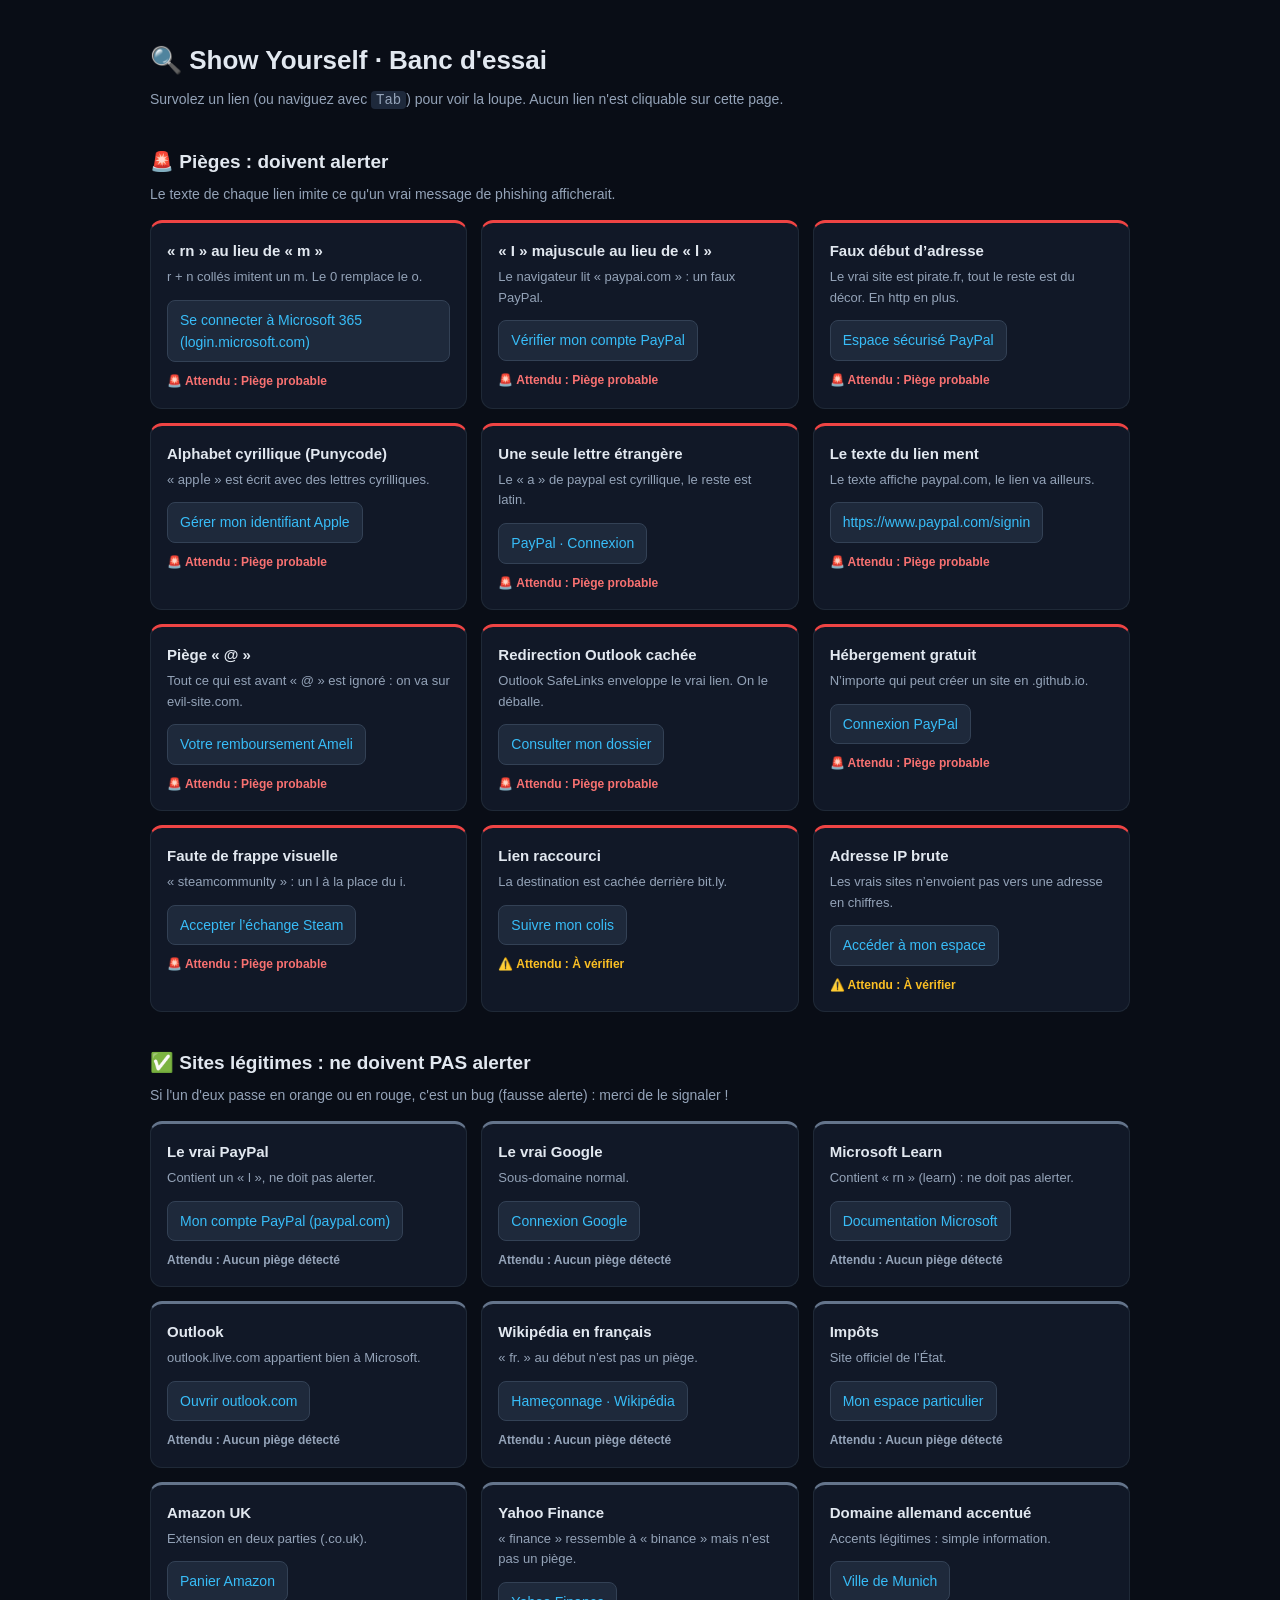
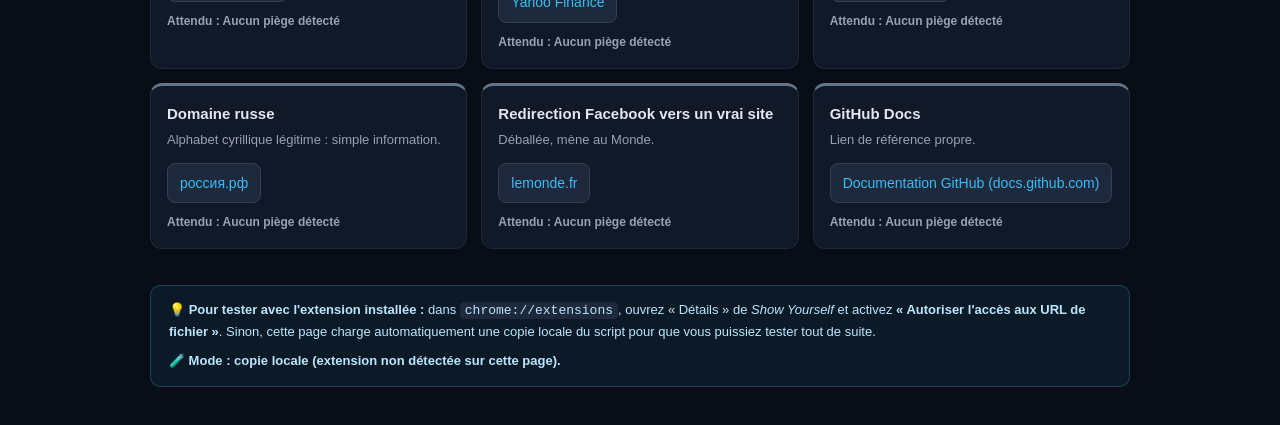
==== test.html @ bda0933a "Show Yourself 1.2.0" ====
<!DOCTYPE html>
<html lang="fr">
<head>
  <meta charset="UTF-8" />
  <meta name="viewport" content="width=device-width, initial-scale=1.0" />
  <!-- Lets the extension tell this page it is active (avoids a double bubble) -->
  <meta name="show-yourself-test-page" content="1" />
  <title>Show Yourself · Banc d'essai</title>
  <style>
    :root { color-scheme: dark; }
    * { box-sizing: border-box; }
    body {
      margin: 0;
      padding: 40px 20px;
      font-family: -apple-system, BlinkMacSystemFont, "Segoe UI", Roboto, sans-serif;
      background: #090d16;
      color: #e2e8f0;
      line-height: 1.6;
    }
    .container { max-width: 980px; margin: 0 auto; }
    h1 { margin: 0 0 6px; font-size: 26px; }
    h2 { margin: 36px 0 6px; font-size: 19px; }
    .subtitle, .section-intro { margin: 0; color: #94a3b8; font-size: 14px; }
    .grid {
      display: grid;
      grid-template-columns: repeat(auto-fill, minmax(300px, 1fr));
      gap: 14px;
      margin-top: 14px;
    }
    .card {
      background: #111827;
      border: 1px solid #1f2937;
      border-radius: 12px;
      padding: 16px;
    }
    .card.trap { border-top: 3px solid #ef4444; }
    .card.legit { border-top: 3px solid #64748b; }
    .card h3 { margin: 0 0 4px; font-size: 15px; }
    .card p { margin: 0 0 12px; font-size: 13px; color: #94a3b8; }
    .card a {
      display: inline-block;
      padding: 8px 12px;
      background: #1e293b;
      color: #38bdf8;
      text-decoration: none;
      border-radius: 8px;
      border: 1px solid #334155;
      font-size: 14px;
    }
    .card a:hover, .card a:focus { border-color: #38bdf8; }
    .expect { font-size: 12px; font-weight: 700; margin-top: 10px; }
    .expect-danger { color: #f87171; }
    .expect-caution { color: #fbbf24; }
    .expect-none { color: #94a3b8; }
    .notice {
      margin-top: 36px;
      padding: 14px 18px;
      background: rgba(56, 189, 248, 0.08);
      border: 1px solid rgba(56, 189, 248, 0.25);
      border-radius: 10px;
      font-size: 13px;
      color: #bae6fd;
    }
    code { background: #1e293b; padding: 1px 5px; border-radius: 4px; }
  </style>
</head>
<body>
  <div class="container">
    <h1>🔍 Show Yourself · Banc d'essai</h1>
    <p class="subtitle">Survolez un lien (ou naviguez avec <code>Tab</code>) pour voir la loupe. Aucun lien n'est cliquable sur cette page.</p>

    <h2>🚨 Pièges : doivent alerter</h2>
    <p class="section-intro">Le texte de chaque lien imite ce qu'un vrai message de phishing afficherait.</p>
    <div class="grid" id="traps"></div>

    <h2>✅ Sites légitimes : ne doivent PAS alerter</h2>
    <p class="section-intro">Si l'un d'eux passe en orange ou en rouge, c'est un bug (fausse alerte) : merci de le signaler !</p>
    <div class="grid" id="legit"></div>

    <div class="notice">
      💡 <strong>Pour tester avec l'extension installée :</strong> dans <code>chrome://extensions</code>, ouvrez « Détails »
      de <em>Show Yourself</em> et activez <strong>« Autoriser l'accès aux URL de fichier »</strong>.
      Sinon, cette page charge automatiquement une copie locale du script pour que vous puissiez tester tout de suite.
      <div id="mode" style="margin-top:8px;font-weight:700"></div>
    </div>
  </div>

  <script>
    // Each case: [title, explanation, href, visible link text, expected level]
    const TRAPS = [
      ['« rn » au lieu de « m »', 'r + n collés imitent un m. Le 0 remplace le o.',
        'https://login.rnicr0soft.com/oauth2/v2.0/authorize?client_id=981273', 'Se connecter à Microsoft 365 (login.microsoft.com)', 'danger'],
      ['« I » majuscule au lieu de « l »', 'Le navigateur lit « paypai.com » : un faux PayPal.',
        'https://secu1e.paypaI.com/myaccount/summary', 'Vérifier mon compte PayPal', 'danger'],
      ['Faux début d’adresse', 'Le vrai site est pirate.fr, tout le reste est du décor. En http en plus.',
        'http://paypal.com.securite-client.pirate.fr/login/auth.php', 'Espace sécurisé PayPal', 'danger'],
      ['Alphabet cyrillique (Punycode)', '« аррӏе » est écrit avec des lettres cyrilliques.',
        'https://xn--80ak6aa92e.com/id/manage', 'Gérer mon identifiant Apple', 'danger'],
      ['Une seule lettre étrangère', 'Le « а » de pаypal est cyrillique, le reste est latin.',
        'https://xn--pypal-4ve.com/signin', 'PayPal · Connexion', 'danger'],
      ['Le texte du lien ment', 'Le texte affiche paypal.com, le lien va ailleurs.',
        'https://compte-verification.net/paypal', 'https://www.paypal.com/signin', 'danger'],
      ['Piège « @ »', 'Tout ce qui est avant « @ » est ignoré : on va sur evil-site.com.',
        'https://www.ameli.fr@evil-site.com/remboursement', 'Votre remboursement Ameli', 'danger'],
      ['Redirection Outlook cachée', 'Outlook SafeLinks enveloppe le vrai lien. On le déballe.',
        'https://eur01.safelinks.protection.outlook.com/?url=https%3A%2F%2Fimpots-remboursement.fr%2Fdossier&data=05', 'Consulter mon dossier', 'danger'],
      ['Hébergement gratuit', 'N’importe qui peut créer un site en .github.io.',
        'https://paypal-login-secure.github.io/', 'Connexion PayPal', 'danger'],
      ['Faute de frappe visuelle', '« steamcommunlty » : un l à la place du i.',
        'https://steamcommunlty.com/tradeoffer/new', 'Accepter l’échange Steam', 'danger'],
      ['Lien raccourci', 'La destination est cachée derrière bit.ly.',
        'https://bit.ly/3xYzAbC', 'Suivre mon colis', 'caution'],
      ['Adresse IP brute', 'Les vrais sites n’envoient pas vers une adresse en chiffres.',
        'http://185.23.45.67/banque/login', 'Accéder à mon espace', 'caution']
    ];

    const LEGIT = [
      ['Le vrai PayPal', 'Contient un « l », ne doit pas alerter.', 'https://www.paypal.com/myaccount/summary', 'Mon compte PayPal (paypal.com)', 'none'],
      ['Le vrai Google', 'Sous-domaine normal.', 'https://accounts.google.com/signin', 'Connexion Google', 'none'],
      ['Microsoft Learn', 'Contient « rn » (learn) : ne doit pas alerter.', 'https://learn.microsoft.com/fr-fr/', 'Documentation Microsoft', 'none'],
      ['Outlook', 'outlook.live.com appartient bien à Microsoft.', 'https://outlook.live.com/mail/', 'Ouvrir outlook.com', 'none'],
      ['Wikipédia en français', '« fr. » au début n’est pas un piège.', 'https://fr.wikipedia.org/wiki/Hameçonnage', 'Hameçonnage · Wikipédia', 'none'],
      ['Impôts', 'Site officiel de l’État.', 'https://www.impots.gouv.fr/accueil', 'Mon espace particulier', 'none'],
      ['Amazon UK', 'Extension en deux parties (.co.uk).', 'https://www.amazon.co.uk/gp/cart', 'Panier Amazon', 'none'],
      ['Yahoo Finance', '« finance » ressemble à « binance » mais n’est pas un piège.', 'https://finance.yahoo.com/', 'Yahoo Finance', 'none'],
      ['Domaine allemand accentué', 'Accents légitimes : simple information.', 'https://münchen.de/', 'Ville de Munich', 'none'],
      ['Domaine russe', 'Alphabet cyrillique légitime : simple information.', 'https://xn--h1alffa9f.xn--p1ai/', 'россия.рф', 'none'],
      ['Redirection Facebook vers un vrai site', 'Déballée, mène au Monde.', 'https://l.facebook.com/l.php?u=https%3A%2F%2Fwww.lemonde.fr%2F&h=AT0', 'lemonde.fr', 'none'],
      ['GitHub Docs', 'Lien de référence propre.', 'https://docs.github.com/fr/authentication', 'Documentation GitHub (docs.github.com)', 'none']
    ];

    const EXPECT_TEXT = { danger: '🚨 Attendu : Piège probable', caution: '⚠️ Attendu : À vérifier', none: 'Attendu : Aucun piège détecté' };

    function addCards(containerId, cases, kind) {
      const container = document.getElementById(containerId);
      cases.forEach(([title, explanation, href, text, expected]) => {
        const card = document.createElement('div');
        card.className = 'card ' + kind;
        const h3 = document.createElement('h3');
        h3.textContent = title;
        const p = document.createElement('p');
        p.textContent = explanation;
        const a = document.createElement('a');
        a.href = href;
        a.textContent = text;
        a.addEventListener('click', (e) => e.preventDefault());
        const exp = document.createElement('div');
        exp.className = 'expect expect-' + expected;
        exp.textContent = EXPECT_TEXT[expected];
        card.append(h3, p, a, exp);
        container.appendChild(card);
      });
    }
    addCards('traps', TRAPS, 'trap');
    addCards('legit', LEGIT, 'legit');

    // Fallback: if the extension is not active on this page (file:// access not
    // allowed), load a local copy of the scripts so the page works right away.
    window.addEventListener('load', () => {
      setTimeout(() => {
        const mode = document.getElementById('mode');
        if (document.documentElement.getAttribute('data-show-yourself-extension') === 'active') {
          mode.textContent = '✅ Mode : extension installée.';
          return;
        }
        mode.textContent = '🧪 Mode : copie locale (extension non détectée sur cette page).';
        const s0 = document.createElement('script');
        s0.src = './i18n.js';
        const s1 = document.createElement('script');
        s1.src = './analyzer.js';
        s1.onload = () => {
          const s2 = document.createElement('script');
          s2.src = './content.js';
          document.body.appendChild(s2);
        };
        s0.onload = () => document.body.appendChild(s1);
        document.body.appendChild(s0);
      }, 600);
    });
  </script>
</body>
</html>
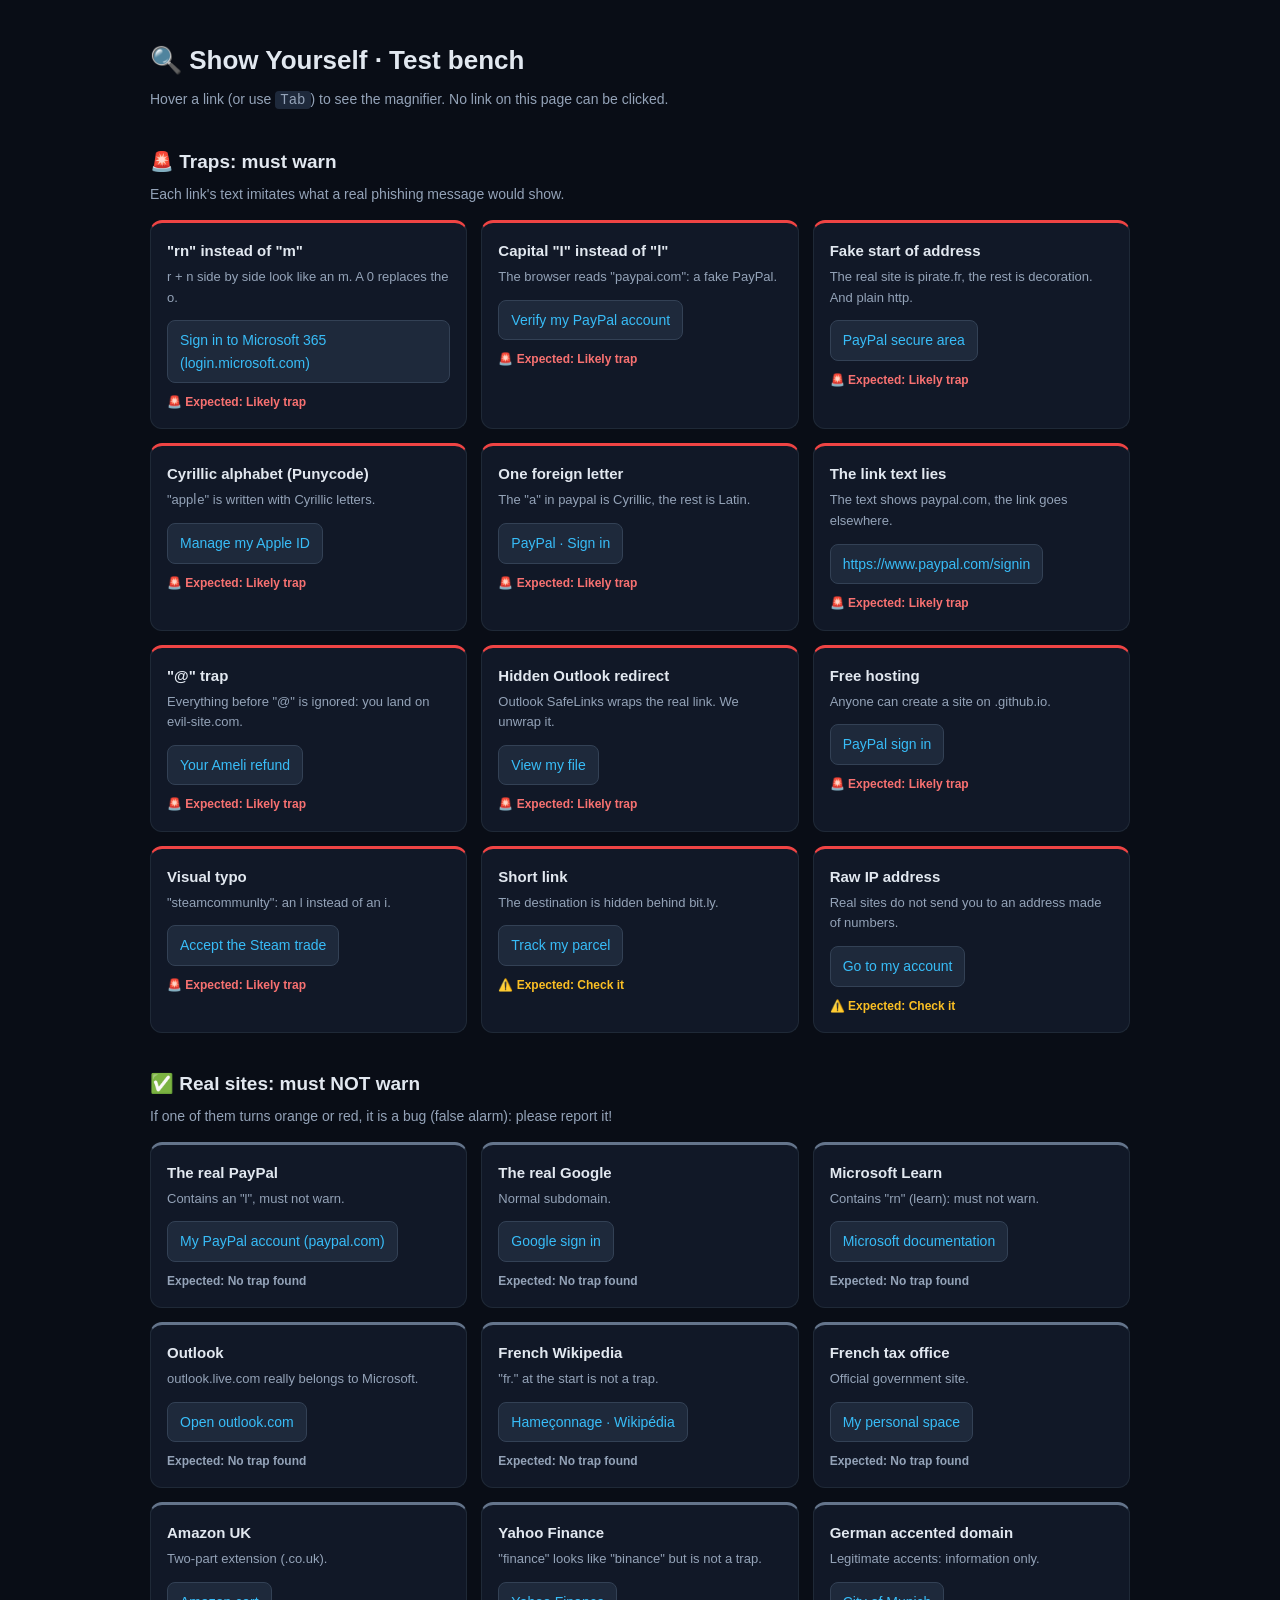
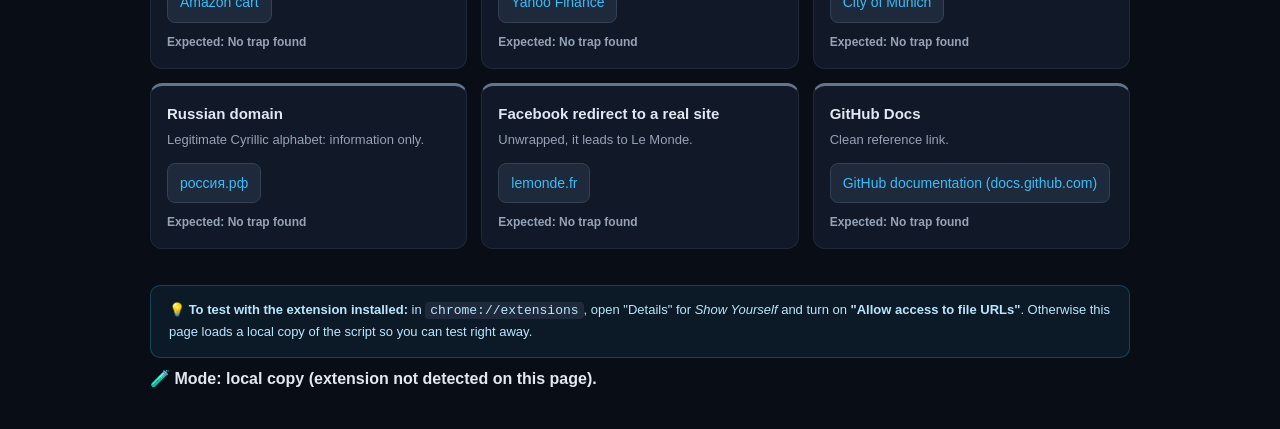
==== commit 0e940729: "test.html: English version" ====
--- a/test.html
+++ b/test.html
@@ -66,23 +66,28 @@
 </head>
 <body>
   <div class="container">
-    <h1>🔍 Show Yourself · Banc d'essai</h1>
-    <p class="subtitle">Survolez un lien (ou naviguez avec <code>Tab</code>) pour voir la loupe. Aucun lien n'est cliquable sur cette page.</p>
-
-    <h2>🚨 Pièges : doivent alerter</h2>
-    <p class="section-intro">Le texte de chaque lien imite ce qu'un vrai message de phishing afficherait.</p>
+    <h1 data-en="🔍 Show Yourself · Test bench">🔍 Show Yourself · Banc d'essai</h1>
+    <p class="subtitle" data-en="Hover a link (or use &lt;code&gt;Tab&lt;/code&gt;) to see the magnifier. No link on this page can be clicked.">Survolez un lien (ou naviguez avec <code>Tab</code>) pour voir la loupe. Aucun lien n'est cliquable sur cette page.</p>
+
+    <h2 data-en="🚨 Traps: must warn">🚨 Pièges : doivent alerter</h2>
+    <p class="section-intro" data-en="Each link's text imitates what a real phishing message would show.">Le texte de chaque lien imite ce qu'un vrai message de phishing afficherait.</p>
     <div class="grid" id="traps"></div>
 
-    <h2>✅ Sites légitimes : ne doivent PAS alerter</h2>
-    <p class="section-intro">Si l'un d'eux passe en orange ou en rouge, c'est un bug (fausse alerte) : merci de le signaler !</p>
+    <h2 data-en="✅ Real sites: must NOT warn">✅ Sites légitimes : ne doivent PAS alerter</h2>
+    <p class="section-intro" data-en="If one of them turns orange or red, it is a bug (false alarm): please report it!">Si l'un d'eux passe en orange ou en rouge, c'est un bug (fausse alerte) : merci de le signaler !</p>
     <div class="grid" id="legit"></div>
 
-    <div class="notice">
+    <div class="notice" id="noticeFr">
       💡 <strong>Pour tester avec l'extension installée :</strong> dans <code>chrome://extensions</code>, ouvrez « Détails »
       de <em>Show Yourself</em> et activez <strong>« Autoriser l'accès aux URL de fichier »</strong>.
       Sinon, cette page charge automatiquement une copie locale du script pour que vous puissiez tester tout de suite.
-      <div id="mode" style="margin-top:8px;font-weight:700"></div>
     </div>
+    <div class="notice" id="noticeEn" hidden>
+      💡 <strong>To test with the extension installed:</strong> in <code>chrome://extensions</code>, open "Details"
+      for <em>Show Yourself</em> and turn on <strong>"Allow access to file URLs"</strong>.
+      Otherwise this page loads a local copy of the script so you can test right away.
+    </div>
+    <div id="mode" style="margin-top:8px;font-weight:700"></div>
   </div>
 
   <script>
@@ -129,7 +134,51 @@
       ['GitHub Docs', 'Lien de référence propre.', 'https://docs.github.com/fr/authentication', 'Documentation GitHub (docs.github.com)', 'none']
     ];
 
-    const EXPECT_TEXT = { danger: '🚨 Attendu : Piège probable', caution: '⚠️ Attendu : À vérifier', none: 'Attendu : Aucun piège détecté' };
+    // English texts, same order as above: [title, explanation, link text]
+    const TRAPS_EN = [
+      ['"rn" instead of "m"', 'r + n side by side look like an m. A 0 replaces the o.', 'Sign in to Microsoft 365 (login.microsoft.com)'],
+      ['Capital "I" instead of "l"', 'The browser reads "paypai.com": a fake PayPal.', 'Verify my PayPal account'],
+      ['Fake start of address', 'The real site is pirate.fr, the rest is decoration. And plain http.', 'PayPal secure area'],
+      ['Cyrillic alphabet (Punycode)', '"аррӏе" is written with Cyrillic letters.', 'Manage my Apple ID'],
+      ['One foreign letter', 'The "а" in pаypal is Cyrillic, the rest is Latin.', 'PayPal · Sign in'],
+      ['The link text lies', 'The text shows paypal.com, the link goes elsewhere.', 'https://www.paypal.com/signin'],
+      ['"@" trap', 'Everything before "@" is ignored: you land on evil-site.com.', 'Your Ameli refund'],
+      ['Hidden Outlook redirect', 'Outlook SafeLinks wraps the real link. We unwrap it.', 'View my file'],
+      ['Free hosting', 'Anyone can create a site on .github.io.', 'PayPal sign in'],
+      ['Visual typo', '"steamcommunlty": an l instead of an i.', 'Accept the Steam trade'],
+      ['Short link', 'The destination is hidden behind bit.ly.', 'Track my parcel'],
+      ['Raw IP address', 'Real sites do not send you to an address made of numbers.', 'Go to my account']
+    ];
+    const LEGIT_EN = [
+      ['The real PayPal', 'Contains an "l", must not warn.', 'My PayPal account (paypal.com)'],
+      ['The real Google', 'Normal subdomain.', 'Google sign in'],
+      ['Microsoft Learn', 'Contains "rn" (learn): must not warn.', 'Microsoft documentation'],
+      ['Outlook', 'outlook.live.com really belongs to Microsoft.', 'Open outlook.com'],
+      ['French Wikipedia', '"fr." at the start is not a trap.', 'Hameçonnage · Wikipédia'],
+      ['French tax office', 'Official government site.', 'My personal space'],
+      ['Amazon UK', 'Two-part extension (.co.uk).', 'Amazon cart'],
+      ['Yahoo Finance', '"finance" looks like "binance" but is not a trap.', 'Yahoo Finance'],
+      ['German accented domain', 'Legitimate accents: information only.', 'City of Munich'],
+      ['Russian domain', 'Legitimate Cyrillic alphabet: information only.', 'россия.рф'],
+      ['Facebook redirect to a real site', 'Unwrapped, it leads to Le Monde.', 'lemonde.fr'],
+      ['GitHub Docs', 'Clean reference link.', 'GitHub documentation (docs.github.com)']
+    ];
+    const qLang = new URLSearchParams(location.search).get('lang');
+    const EN = qLang ? qLang === 'en' : !/^fr/i.test(navigator.language || '');
+    if (EN) {
+      document.documentElement.lang = 'en';
+      document.title = 'Show Yourself · Test bench';
+      document.querySelectorAll('[data-en]').forEach((n) => { n.innerHTML = n.getAttribute('data-en'); });
+      document.getElementById('noticeFr').hidden = true;
+      document.getElementById('noticeEn').hidden = false;
+      const swap = (list, en) => list.forEach((c, i) => { c[0] = en[i][0]; c[1] = en[i][1]; c[3] = en[i][2]; });
+      swap(TRAPS, TRAPS_EN);
+      swap(LEGIT, LEGIT_EN);
+    }
+
+    const EXPECT_TEXT = EN
+      ? { danger: '🚨 Expected: Likely trap', caution: '⚠️ Expected: Check it', none: 'Expected: No trap found' }
+      : { danger: '🚨 Attendu : Piège probable', caution: '⚠️ Attendu : À vérifier', none: 'Attendu : Aucun piège détecté' };
 
     function addCards(containerId, cases, kind) {
       const container = document.getElementById(containerId);
@@ -160,10 +209,10 @@
       setTimeout(() => {
         const mode = document.getElementById('mode');
         if (document.documentElement.getAttribute('data-show-yourself-extension') === 'active') {
-          mode.textContent = '✅ Mode : extension installée.';
+          mode.textContent = EN ? '✅ Mode: extension installed.' : '✅ Mode : extension installée.';
           return;
         }
-        mode.textContent = '🧪 Mode : copie locale (extension non détectée sur cette page).';
+        mode.textContent = EN ? '🧪 Mode: local copy (extension not detected on this page).' : '🧪 Mode : copie locale (extension non détectée sur cette page).';
         const s0 = document.createElement('script');
         s0.src = './i18n.js';
         const s1 = document.createElement('script');
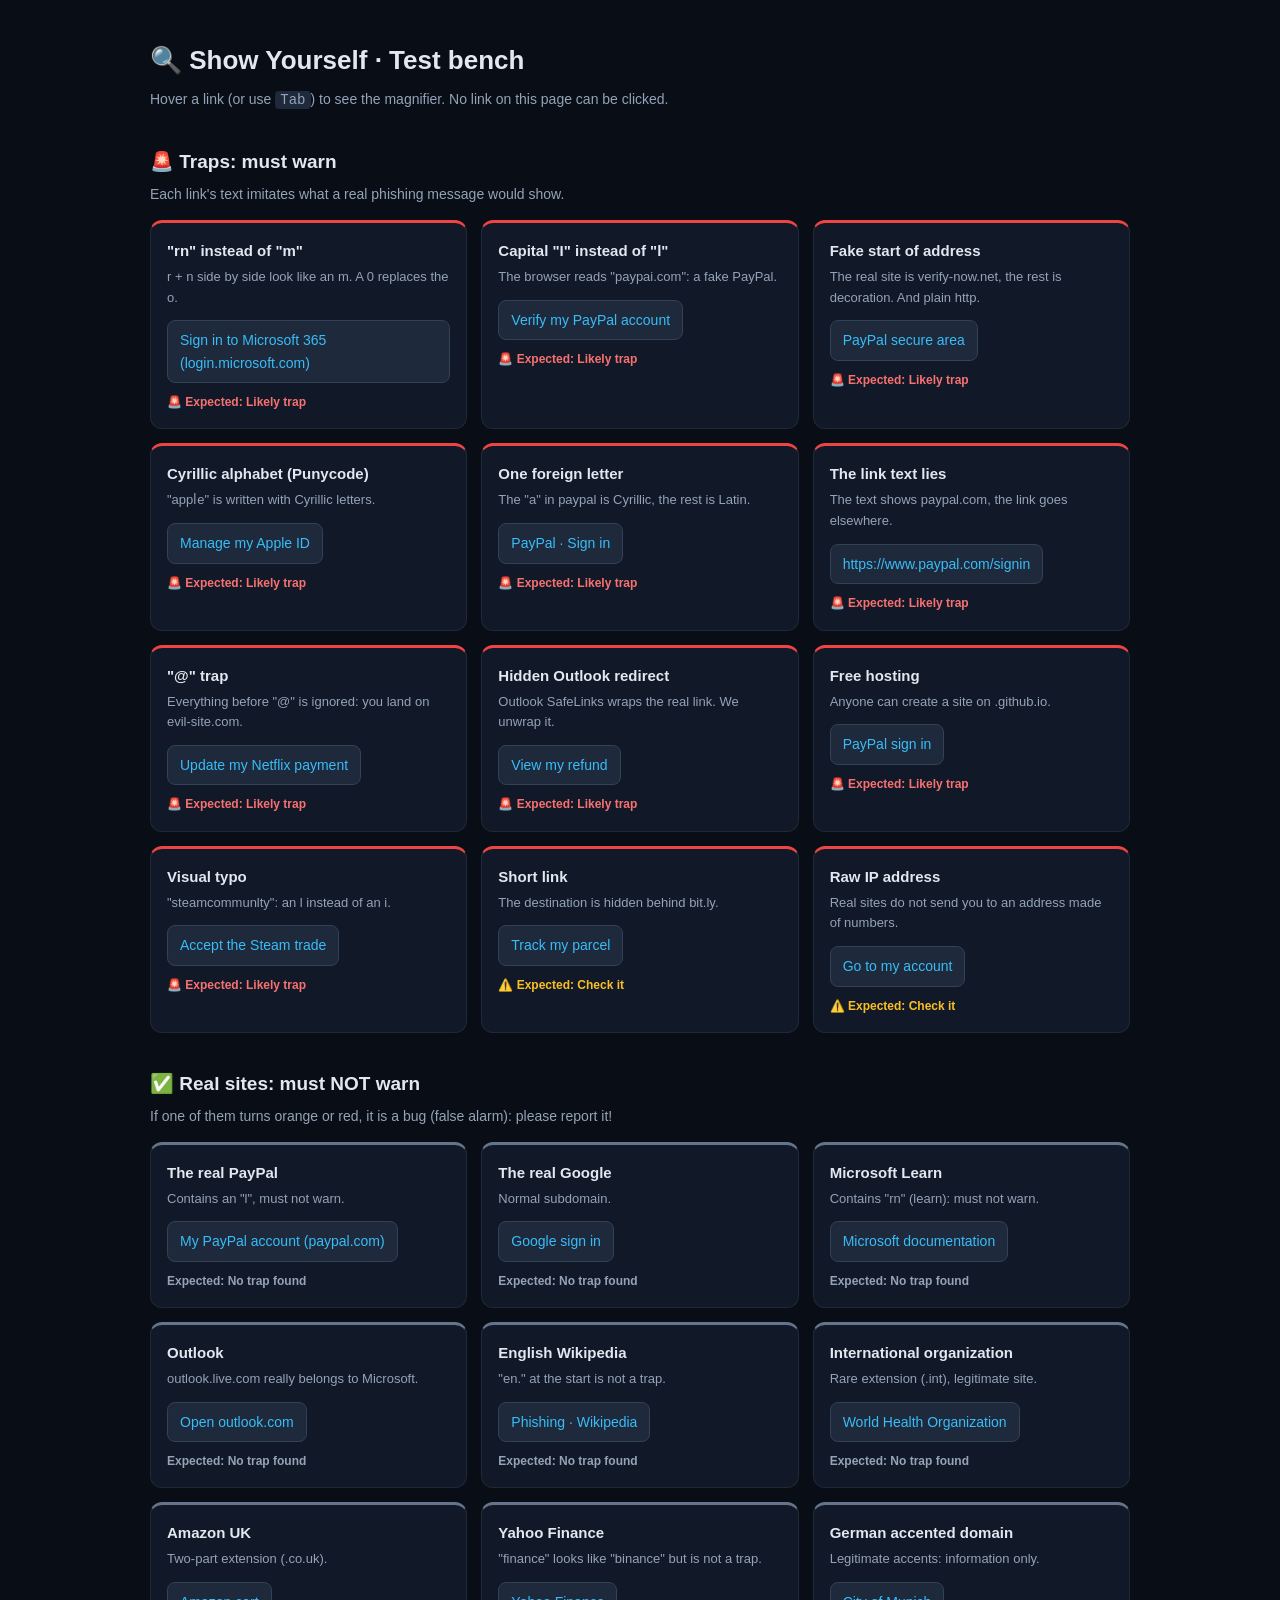
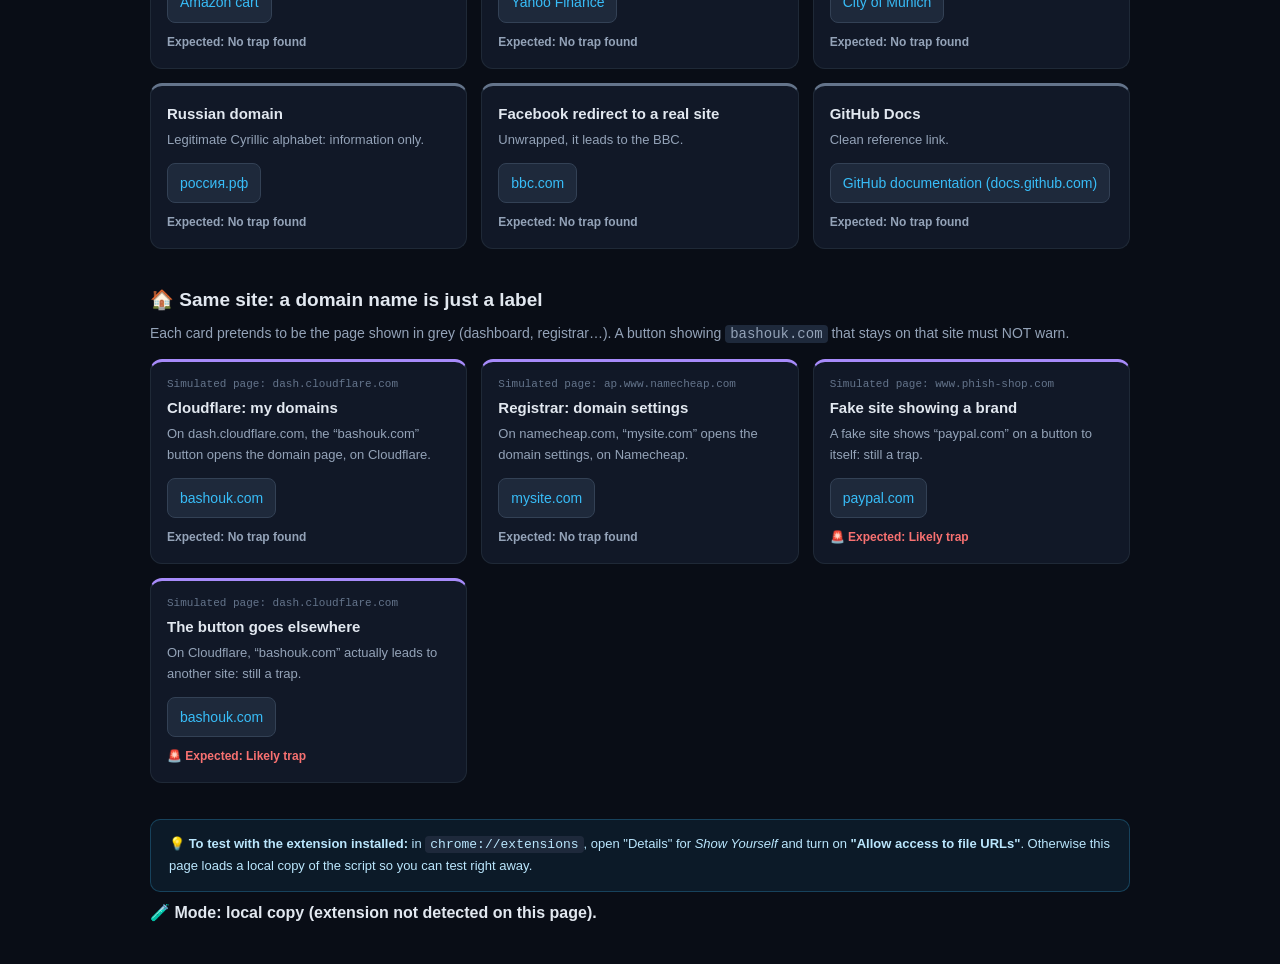
==== commit c2fe4b57: "1.2.3: quiet same-site labels, link to the training site, QR without downloads, Firefox and Safari b" ====
--- a/test.html
+++ b/test.html
@@ -35,6 +35,8 @@
     }
     .card.trap { border-top: 3px solid #ef4444; }
     .card.legit { border-top: 3px solid #64748b; }
+    .card.same { border-top: 3px solid #a78bfa; }
+    .page-host { font: 11px ui-monospace, Consolas, monospace; color: #64748b; margin-bottom: 6px; }
     .card h3 { margin: 0 0 4px; font-size: 15px; }
     .card p { margin: 0 0 12px; font-size: 13px; color: #94a3b8; }
     .card a {
@@ -77,6 +79,10 @@
     <p class="section-intro" data-en="If one of them turns orange or red, it is a bug (false alarm): please report it!">Si l'un d'eux passe en orange ou en rouge, c'est un bug (fausse alerte) : merci de le signaler !</p>
     <div class="grid" id="legit"></div>
 
+    <h2 data-en="🏠 Same site: a domain name is just a label">🏠 Même site : un nom de domaine n'est qu'une étiquette</h2>
+    <p class="section-intro" data-en="Each card pretends to be the page shown in grey (dashboard, registrar…). A button showing &lt;code&gt;bashouk.com&lt;/code&gt; that stays on that site must NOT warn.">Chaque carte se fait passer pour la page indiquée en gris (tableau de bord, registrar…). Un bouton qui affiche <code>bashouk.com</code> et reste sur ce site ne doit PAS alerter.</p>
+    <div class="grid" id="samesite"></div>
+
     <div class="notice" id="noticeFr">
       💡 <strong>Pour tester avec l'extension installée :</strong> dans <code>chrome://extensions</code>, ouvrez « Détails »
       de <em>Show Yourself</em> et activez <strong>« Autoriser l'accès aux URL de fichier »</strong>.
@@ -97,8 +103,8 @@
         'https://login.rnicr0soft.com/oauth2/v2.0/authorize?client_id=981273', 'Se connecter à Microsoft 365 (login.microsoft.com)', 'danger'],
       ['« I » majuscule au lieu de « l »', 'Le navigateur lit « paypai.com » : un faux PayPal.',
         'https://secu1e.paypaI.com/myaccount/summary', 'Vérifier mon compte PayPal', 'danger'],
-      ['Faux début d’adresse', 'Le vrai site est pirate.fr, tout le reste est du décor. En http en plus.',
-        'http://paypal.com.securite-client.pirate.fr/login/auth.php', 'Espace sécurisé PayPal', 'danger'],
+      ['Faux début d’adresse', 'Le vrai site est verify-now.net, tout le reste est du décor. En http en plus.',
+        'http://paypal.com.secure-login.verify-now.net/login/auth.php', 'Espace sécurisé PayPal', 'danger'],
       ['Alphabet cyrillique (Punycode)', '« аррӏе » est écrit avec des lettres cyrilliques.',
         'https://xn--80ak6aa92e.com/id/manage', 'Gérer mon identifiant Apple', 'danger'],
       ['Une seule lettre étrangère', 'Le « а » de pаypal est cyrillique, le reste est latin.',
@@ -106,9 +112,9 @@
       ['Le texte du lien ment', 'Le texte affiche paypal.com, le lien va ailleurs.',
         'https://compte-verification.net/paypal', 'https://www.paypal.com/signin', 'danger'],
       ['Piège « @ »', 'Tout ce qui est avant « @ » est ignoré : on va sur evil-site.com.',
-        'https://www.ameli.fr@evil-site.com/remboursement', 'Votre remboursement Ameli', 'danger'],
+        'https://www.netflix.com@evil-site.com/billing', 'Mettre à jour mon paiement Netflix', 'danger'],
       ['Redirection Outlook cachée', 'Outlook SafeLinks enveloppe le vrai lien. On le déballe.',
-        'https://eur01.safelinks.protection.outlook.com/?url=https%3A%2F%2Fimpots-remboursement.fr%2Fdossier&data=05', 'Consulter mon dossier', 'danger'],
+        'https://eur01.safelinks.protection.outlook.com/?url=https%3A%2F%2Fpaypal-refund-center.com%2Fclaim&data=05', 'Consulter mon remboursement', 'danger'],
       ['Hébergement gratuit', 'N’importe qui peut créer un site en .github.io.',
         'https://paypal-login-secure.github.io/', 'Connexion PayPal', 'danger'],
       ['Faute de frappe visuelle', '« steamcommunlty » : un l à la place du i.',
@@ -124,26 +130,44 @@
       ['Le vrai Google', 'Sous-domaine normal.', 'https://accounts.google.com/signin', 'Connexion Google', 'none'],
       ['Microsoft Learn', 'Contient « rn » (learn) : ne doit pas alerter.', 'https://learn.microsoft.com/fr-fr/', 'Documentation Microsoft', 'none'],
       ['Outlook', 'outlook.live.com appartient bien à Microsoft.', 'https://outlook.live.com/mail/', 'Ouvrir outlook.com', 'none'],
-      ['Wikipédia en français', '« fr. » au début n’est pas un piège.', 'https://fr.wikipedia.org/wiki/Hameçonnage', 'Hameçonnage · Wikipédia', 'none'],
-      ['Impôts', 'Site officiel de l’État.', 'https://www.impots.gouv.fr/accueil', 'Mon espace particulier', 'none'],
+      ['Wikipédia en anglais', '« en. » au début n’est pas un piège.', 'https://en.wikipedia.org/wiki/Phishing', 'Phishing · Wikipedia', 'none'],
+      ['Organisation internationale', 'Extension rare (.int), site légitime.', 'https://www.who.int/health-topics', 'Organisation mondiale de la santé', 'none'],
       ['Amazon UK', 'Extension en deux parties (.co.uk).', 'https://www.amazon.co.uk/gp/cart', 'Panier Amazon', 'none'],
       ['Yahoo Finance', '« finance » ressemble à « binance » mais n’est pas un piège.', 'https://finance.yahoo.com/', 'Yahoo Finance', 'none'],
       ['Domaine allemand accentué', 'Accents légitimes : simple information.', 'https://münchen.de/', 'Ville de Munich', 'none'],
       ['Domaine russe', 'Alphabet cyrillique légitime : simple information.', 'https://xn--h1alffa9f.xn--p1ai/', 'россия.рф', 'none'],
-      ['Redirection Facebook vers un vrai site', 'Déballée, mène au Monde.', 'https://l.facebook.com/l.php?u=https%3A%2F%2Fwww.lemonde.fr%2F&h=AT0', 'lemonde.fr', 'none'],
+      ['Redirection Facebook vers un vrai site', 'Déballée, mène à la BBC.', 'https://l.facebook.com/l.php?u=https%3A%2F%2Fwww.bbc.com%2Fnews&h=AT0', 'bbc.com', 'none'],
       ['GitHub Docs', 'Lien de référence propre.', 'https://docs.github.com/fr/authentication', 'Documentation GitHub (docs.github.com)', 'none']
+    ];
+
+    // Same-site cases: [title, explanation, href, link text, expected, simulated page host]
+    const SAMESITE = [
+      ['Cloudflare : mes domaines', 'Sur dash.cloudflare.com, le bouton « bashouk.com » ouvre la fiche du domaine, sur Cloudflare.',
+        'https://dash.cloudflare.com/8f2c41/bashouk.com/dns/records', 'bashouk.com', 'none', 'dash.cloudflare.com'],
+      ['Registrar : gestion du domaine', 'Sur namecheap.com, « mysite.com » ouvre la gestion du domaine, sur Namecheap.',
+        'https://ap.www.namecheap.com/domains/domaincontrolpanel/mysite.com/domain', 'mysite.com', 'none', 'ap.www.namecheap.com'],
+      ['Faux site qui écrit une marque', 'Un faux site affiche « paypal.com » sur un bouton vers lui-même : reste un piège.',
+        'https://www.phish-shop.com/login', 'paypal.com', 'danger', 'www.phish-shop.com'],
+      ['Le bouton part ailleurs', 'Sur Cloudflare, « bashouk.com » mène en fait à un autre site : reste un piège.',
+        'https://cloud-dash-login.com/bashouk.com', 'bashouk.com', 'danger', 'dash.cloudflare.com']
+    ];
+    const SAMESITE_EN = [
+      ['Cloudflare: my domains', 'On dash.cloudflare.com, the “bashouk.com” button opens the domain page, on Cloudflare.', 'bashouk.com'],
+      ['Registrar: domain settings', 'On namecheap.com, “mysite.com” opens the domain settings, on Namecheap.', 'mysite.com'],
+      ['Fake site showing a brand', 'A fake site shows “paypal.com” on a button to itself: still a trap.', 'paypal.com'],
+      ['The button goes elsewhere', 'On Cloudflare, “bashouk.com” actually leads to another site: still a trap.', 'bashouk.com']
     ];
 
     // English texts, same order as above: [title, explanation, link text]
     const TRAPS_EN = [
       ['"rn" instead of "m"', 'r + n side by side look like an m. A 0 replaces the o.', 'Sign in to Microsoft 365 (login.microsoft.com)'],
       ['Capital "I" instead of "l"', 'The browser reads "paypai.com": a fake PayPal.', 'Verify my PayPal account'],
-      ['Fake start of address', 'The real site is pirate.fr, the rest is decoration. And plain http.', 'PayPal secure area'],
+      ['Fake start of address', 'The real site is verify-now.net, the rest is decoration. And plain http.', 'PayPal secure area'],
       ['Cyrillic alphabet (Punycode)', '"аррӏе" is written with Cyrillic letters.', 'Manage my Apple ID'],
       ['One foreign letter', 'The "а" in pаypal is Cyrillic, the rest is Latin.', 'PayPal · Sign in'],
       ['The link text lies', 'The text shows paypal.com, the link goes elsewhere.', 'https://www.paypal.com/signin'],
-      ['"@" trap', 'Everything before "@" is ignored: you land on evil-site.com.', 'Your Ameli refund'],
-      ['Hidden Outlook redirect', 'Outlook SafeLinks wraps the real link. We unwrap it.', 'View my file'],
+      ['"@" trap', 'Everything before "@" is ignored: you land on evil-site.com.', 'Update my Netflix payment'],
+      ['Hidden Outlook redirect', 'Outlook SafeLinks wraps the real link. We unwrap it.', 'View my refund'],
       ['Free hosting', 'Anyone can create a site on .github.io.', 'PayPal sign in'],
       ['Visual typo', '"steamcommunlty": an l instead of an i.', 'Accept the Steam trade'],
       ['Short link', 'The destination is hidden behind bit.ly.', 'Track my parcel'],
@@ -154,13 +178,13 @@
       ['The real Google', 'Normal subdomain.', 'Google sign in'],
       ['Microsoft Learn', 'Contains "rn" (learn): must not warn.', 'Microsoft documentation'],
       ['Outlook', 'outlook.live.com really belongs to Microsoft.', 'Open outlook.com'],
-      ['French Wikipedia', '"fr." at the start is not a trap.', 'Hameçonnage · Wikipédia'],
-      ['French tax office', 'Official government site.', 'My personal space'],
+      ['English Wikipedia', '"en." at the start is not a trap.', 'Phishing · Wikipedia'],
+      ['International organization', 'Rare extension (.int), legitimate site.', 'World Health Organization'],
       ['Amazon UK', 'Two-part extension (.co.uk).', 'Amazon cart'],
       ['Yahoo Finance', '"finance" looks like "binance" but is not a trap.', 'Yahoo Finance'],
       ['German accented domain', 'Legitimate accents: information only.', 'City of Munich'],
       ['Russian domain', 'Legitimate Cyrillic alphabet: information only.', 'россия.рф'],
-      ['Facebook redirect to a real site', 'Unwrapped, it leads to Le Monde.', 'lemonde.fr'],
+      ['Facebook redirect to a real site', 'Unwrapped, it leads to the BBC.', 'bbc.com'],
       ['GitHub Docs', 'Clean reference link.', 'GitHub documentation (docs.github.com)']
     ];
     const qLang = new URLSearchParams(location.search).get('lang');
@@ -174,6 +198,7 @@
       const swap = (list, en) => list.forEach((c, i) => { c[0] = en[i][0]; c[1] = en[i][1]; c[3] = en[i][2]; });
       swap(TRAPS, TRAPS_EN);
       swap(LEGIT, LEGIT_EN);
+      swap(SAMESITE, SAMESITE_EN);
     }
 
     const EXPECT_TEXT = EN
@@ -182,9 +207,16 @@
 
     function addCards(containerId, cases, kind) {
       const container = document.getElementById(containerId);
-      cases.forEach(([title, explanation, href, text, expected]) => {
+      cases.forEach(([title, explanation, href, text, expected, pageHost]) => {
         const card = document.createElement('div');
         card.className = 'card ' + kind;
+        if (pageHost) {
+          card.setAttribute('data-sy-page-host', pageHost);
+          const host = document.createElement('div');
+          host.className = 'page-host';
+          host.textContent = (EN ? 'Simulated page: ' : 'Page simulée : ') + pageHost;
+          card.appendChild(host);
+        }
         const h3 = document.createElement('h3');
         h3.textContent = title;
         const p = document.createElement('p');
@@ -202,6 +234,7 @@
     }
     addCards('traps', TRAPS, 'trap');
     addCards('legit', LEGIT, 'legit');
+    addCards('samesite', SAMESITE, 'same');
 
     // Fallback: if the extension is not active on this page (file:// access not
     // allowed), load a local copy of the scripts so the page works right away.
@@ -215,6 +248,8 @@
         mode.textContent = EN ? '🧪 Mode: local copy (extension not detected on this page).' : '🧪 Mode : copie locale (extension non détectée sur cette page).';
         const s0 = document.createElement('script');
         s0.src = './i18n.js';
+        const sPsl = document.createElement('script');
+        sPsl.src = './lib/psl.js';
         const s1 = document.createElement('script');
         s1.src = './analyzer.js';
         s1.onload = () => {
@@ -222,7 +257,8 @@
           s2.src = './content.js';
           document.body.appendChild(s2);
         };
-        s0.onload = () => document.body.appendChild(s1);
+        s0.onload = () => document.body.appendChild(sPsl);
+        sPsl.onload = () => document.body.appendChild(s1);
         document.body.appendChild(s0);
       }, 600);
     });
